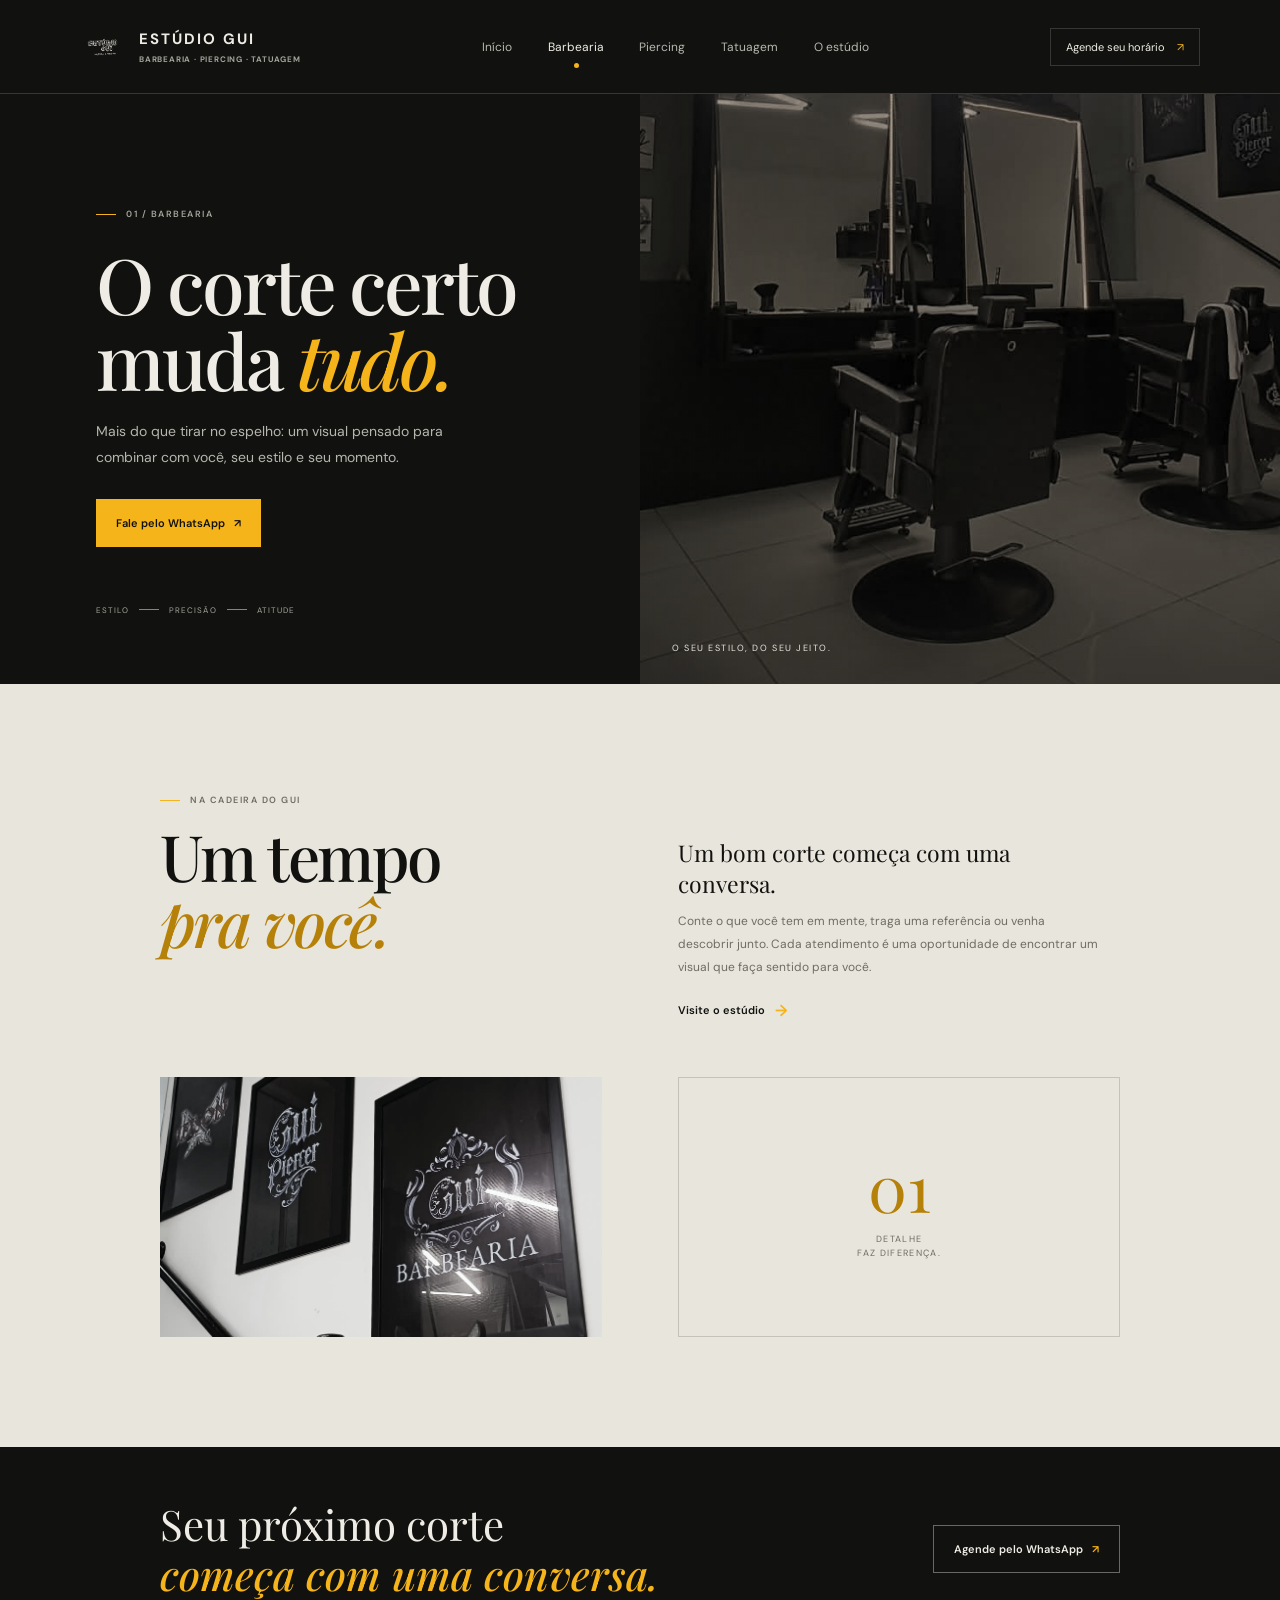
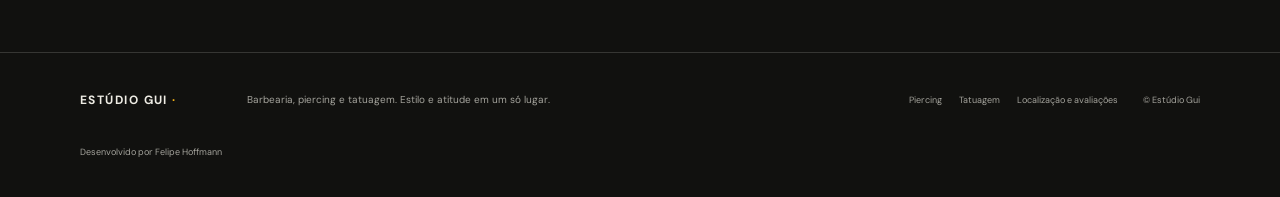
==== barbearia.html @ ed04b3cf "feat: create static Estúdio Gui website Remove the Flask backend and publish the barbershop, piercin" ====
<!doctype html>
<html lang="pt-BR">
  <head>
    <meta charset="utf-8" />
    <meta name="viewport" content="width=device-width, initial-scale=1" />
    <meta name="theme-color" content="#11110f" />
    <meta
      name="description"
      content="Conheça o serviço de barbearia do Estúdio Gui. Cortes e cuidado com a sua identidade."
    />
    <title>Barbearia — Estúdio Gui</title>
    <link rel="stylesheet" href="style.css" />
  </head>
  <body class="service-page barber-page">
    <header class="site-header">
      <a class="brand" href="index.html" aria-label="Estúdio Gui — início"
        ><img src="img/Gui.png" alt="" /><span
          >ESTÚDIO GUI<small>BARBEARIA · PIERCING · TATUAGEM</small></span
        ></a
      >
      <nav class="main-nav" aria-label="Navegação principal">
        <a href="index.html">Início</a
        ><a class="active" href="barbearia.html">Barbearia</a
        ><a href="piercing.html">Piercing</a><a href="tatuagem.html">Tatuagem</a
        ><a href="localizacao.html">O estúdio</a>
      </nav>
      <a
        class="header-cta"
        href="https://wa.me/47997160630"
        target="_blank"
        rel="noopener noreferrer"
        >Agende seu horário <span aria-hidden="true">↗</span></a
      >
    </header>
    <main>
      <section class="service-hero">
        <div class="service-copy">
          <p class="eyebrow"><span></span> 01 / BARBEARIA</p>
          <h1>O corte certo<br />muda <em>tudo.</em></h1>
          <p class="hero-intro">
            Mais do que tirar no espelho: um visual pensado para combinar com
            você, seu estilo e seu momento.
          </p>
          <a
            class="button button-gold"
            href="https://wa.me/47997160630"
            target="_blank"
            rel="noopener noreferrer"
            >Fale pelo WhatsApp <span aria-hidden="true">↗</span></a
          >
          <div class="service-footnote">
            <span>ESTILO</span><i></i><span>PRECISÃO</span><i></i
            ><span>ATITUDE</span>
          </div>
        </div>
        <div class="service-photo">
          <img
            src="img/WhatsApp%20Image%202026-11-20%20at%2013.36.35.jpeg"
            alt="Cadeiras e estações de trabalho da barbearia do Estúdio Gui"
          />
          <span class="photo-caption">O SEU ESTILO, DO SEU JEITO.</span>
        </div>
      </section>
      <section class="detail-section section-wrap">
        <div class="detail-title">
          <p class="eyebrow"><span></span> NA CADEIRA DO GUI</p>
          <h2>Um tempo<br /><em>pra você.</em></h2>
        </div>
        <div class="detail-content">
          <p class="detail-lead">Um bom corte começa com uma conversa.</p>
          <p>
            Conte o que você tem em mente, traga uma referência ou venha
            descobrir junto. Cada atendimento é uma oportunidade de encontrar um
            visual que faça sentido para você.
          </p>
          <a class="text-link" href="localizacao.html"
            >Visite o estúdio <span aria-hidden="true">→</span></a
          >
        </div>
        <div class="detail-image">
          <img
            src="img/WhatsApp%20Image%202026-11-20%20at%2013.36.40.jpeg"
            alt="Detalhes da decoração do Estúdio Gui"
          />
        </div>
        <div class="detail-note">
          <span>01</span>
          <p>DETALHE<br />FAZ DIFERENÇA.</p>
        </div>
      </section>
      <section class="cta-band">
        <p>Seu próximo corte<br /><em>começa com uma conversa.</em></p>
        <a
          class="button button-outline"
          href="https://wa.me/47997160630"
          target="_blank"
          rel="noopener noreferrer"
          >Agende pelo WhatsApp <span aria-hidden="true">↗</span></a
        >
      </section>
    </main>
    <footer class="site-footer">
      <a class="footer-brand" href="index.html">ESTÚDIO GUI <span>·</span></a>
      <p>Barbearia, piercing e tatuagem. Estilo e atitude em um só lugar.</p>
      <div class="footer-links">
        <a href="piercing.html">Piercing</a><a href="tatuagem.html">Tatuagem</a
        ><a href="localizacao.html">Localização e avaliações</a>
      </div>
      <small>© Estúdio Gui</small>
            <small
        >Desenvolvido por
        <a
          href="https://www.linkedin.com/in/felipe-hoffmann-viana-13061b427/"
          target="_blank"
          rel="noopener noreferrer"
          >Felipe Hoffmann</a
        ></small
      >
    </footer>
  </body>
</html>
---- style.css ----
@import url("https://fonts.googleapis.com/css2?family=DM+Sans:wght@400;500;600;700&family=Playfair+Display:ital,wght@0,500;0,600;0,700;1,500;1,600&display=swap");

:root {
  color-scheme: dark;
  --ink: #11110f;
  --paper: #eeece4;
  --muted: #a4a39c;
  --gold: #f5b419;
  --line: rgba(238, 236, 228, 0.17);
  --sans: "DM Sans", "Arial", sans-serif;
  --serif: "Playfair Display", Georgia, serif;
}

* {
  box-sizing: border-box;
}
html {
  scroll-behavior: smooth;
}
body {
  margin: 0;
  background: var(--ink);
  color: var(--paper);
  font-family: var(--sans);
  -webkit-font-smoothing: antialiased;
}
a {
  color: inherit;
  text-decoration: none;
}
img {
  display: block;
  width: 100%;
}

.site-header {
  height: 94px;
  padding: 0 6.25%;
  display: flex;
  align-items: center;
  justify-content: space-between;
  gap: 30px;
  border-bottom: 1px solid var(--line);
  position: relative;
  z-index: 3;
  background: var(--ink);
}
.brand {
  display: flex;
  align-items: center;
  gap: 10px;
  min-width: 207px;
}
.brand img {
  width: 49px;
  height: 49px;
  object-fit: contain;
}
.brand > span {
  font-size: 15px;
  font-weight: 700;
  letter-spacing: 0.13em;
  white-space: nowrap;
}
.brand small {
  display: block;
  margin-top: 5px;
  color: var(--muted);
  font-size: 8px;
  letter-spacing: 0.1em;
}
.main-nav {
  display: flex;
  align-items: center;
  justify-content: center;
  gap: clamp(17px, 2.8vw, 43px);
}
.main-nav a {
  position: relative;
  color: #b7b6af;
  font-size: 12px;
  transition: color 0.2s ease;
  white-space: nowrap;
}
.main-nav a:hover,
.main-nav a.active {
  color: var(--paper);
}
.main-nav a.active::after {
  content: "";
  position: absolute;
  width: 5px;
  height: 5px;
  background: var(--gold);
  border-radius: 50%;
  left: calc(50% - 2px);
  bottom: -13px;
}
.header-cta {
  padding: 11px 15px;
  border: 1px solid var(--line);
  font-size: 11px;
  white-space: nowrap;
  transition:
    border-color 0.2s,
    color 0.2s;
}
.header-cta span,
.button span {
  margin-left: 9px;
  color: var(--gold);
}
.header-cta:hover {
  border-color: var(--gold);
  color: var(--gold);
}

.home-hero {
  position: relative;
  min-height: 610px;
  display: grid;
  grid-template-columns: 1fr 1fr;
  overflow: hidden;
}
.hero-copy {
  padding: 94px 8vw 48px 12.5%;
  position: relative;
  z-index: 1;
}
.home-hero h1 {
  font-size: clamp(54px, 5.2vw, 76px);
}
.eyebrow {
  margin: 0 0 25px;
  display: flex;
  align-items: center;
  gap: 10px;
  color: var(--muted);
  font-size: 9px;
  letter-spacing: 0.17em;
  font-weight: 600;
}
.eyebrow > span {
  display: inline-block;
  width: 20px;
  height: 1px;
  background: var(--gold);
}
h1,
h2,
p {
  margin-top: 0;
}
h1,
h2 {
  font-family: var(--serif);
  font-weight: 500;
  letter-spacing: -0.04em;
}
h1 {
  margin-bottom: 22px;
  font-size: clamp(56px, 7vw, 91px);
  line-height: 0.99;
}
h1 em,
h2 em,
.cta-band em {
  color: var(--gold);
  font-weight: 500;
}
.hero-intro {
  max-width: 375px;
  margin-bottom: 29px;
  color: #b6b5ae;
  font-size: 14px;
  line-height: 1.8;
}
.hero-actions {
  display: flex;
  align-items: center;
  flex-wrap: wrap;
  gap: 23px;
}
.button {
  display: inline-flex;
  align-items: center;
  justify-content: center;
  min-height: 48px;
  padding: 0 20px;
  font-size: 11px;
  font-weight: 600;
  transition:
    transform 0.2s,
    background 0.2s,
    border-color 0.2s;
}
.button:hover {
  transform: translateY(-2px);
}
.button-gold {
  color: var(--ink);
  background: var(--gold);
}
.button-gold span {
  color: var(--ink);
}
.button-gold:hover {
  background: #ffca43;
}
.button-outline {
  border: 1px solid rgba(238, 236, 228, 0.4);
}
.button-outline:hover {
  border-color: var(--gold);
}
.text-link {
  display: inline-flex;
  align-items: center;
  gap: 10px;
  font-size: 11px;
  font-weight: 600;
}
.text-link span {
  color: var(--gold);
  font-size: 16px;
  transition: transform 0.2s;
}
.text-link:hover span {
  transform: translateX(4px);
}
.hero-index {
  position: absolute;
  bottom: 36px;
  left: 12.5%;
  display: flex;
  align-items: center;
  gap: 13px;
  color: var(--muted);
  font-size: 9px;
}
.hero-index > span:first-child {
  color: var(--gold);
}
.hero-index i {
  width: 64px;
  height: 1px;
  background: var(--line);
}
.index-label {
  margin-left: 14px;
  letter-spacing: 0.1em;
}
.hero-visual {
  position: relative;
  min-height: 610px;
  overflow: hidden;
}
.hero-visual::after,
.service-photo::after,
.location-photo::after {
  content: "";
  position: absolute;
  inset: 0;
  background:
    linear-gradient(90deg, rgba(17, 17, 15, 0.18), transparent 35%),
    linear-gradient(0deg, rgba(17, 17, 15, 0.32), transparent 48%);
  pointer-events: none;
}
.hero-visual > img {
  height: 100%;
  position: absolute;
  inset: 0;
  object-fit: cover;
  object-position: center;
  filter: grayscale(1);
}
.image-stamp {
  position: absolute;
  z-index: 1;
  width: 180px;
  height: 180px;
  right: 12%;
  bottom: 14%;
  border: 1px solid rgba(245, 180, 25, 0.75);
  border-radius: 50%;
  display: flex;
  align-items: center;
  justify-content: center;
  flex-direction: column;
  transform: rotate(9deg);
}
.image-stamp span {
  color: var(--gold);
  font-size: 9px;
  letter-spacing: 0.24em;
}
.image-stamp strong {
  font-family: var(--serif);
  font-size: 62px;
  line-height: 1.05;
}
.image-stamp small {
  color: #ccc9c0;
  font-size: 8px;
}
.vertical-note {
  position: absolute;
  z-index: 1;
  right: 22px;
  top: 50%;
  transform: translateY(-50%) rotate(90deg);
  transform-origin: right center;
  color: #dedbd1;
  font-size: 8px;
  letter-spacing: 0.17em;
}
.hero-side-note {
  position: absolute;
  right: 6.25%;
  bottom: 32px;
  z-index: 1;
  writing-mode: vertical-rl;
  color: var(--muted);
  font-size: 8px;
  letter-spacing: 0.18em;
}

.section-wrap {
  padding-left: 12.5%;
  padding-right: 12.5%;
}
.services-section {
  padding-top: 103px;
  padding-bottom: 112px;
  background: #e8e5dc;
  color: var(--ink);
}
.section-heading {
  display: grid;
  grid-template-columns: 1fr 1fr;
  align-items: end;
  margin-bottom: 42px;
}
.section-heading .eyebrow {
  grid-column: 1 / -1;
  color: #6f6c64;
  margin-bottom: 19px;
}
.section-heading h2,
.detail-title h2,
.address-block h2,
.reviews-section h2 {
  margin: 0;
  font-size: clamp(43px, 5vw, 64px);
  line-height: 1.03;
}
.section-heading h2 em,
.detail-title h2 em,
.address-block h2 em,
.reviews-section h2 em {
  color: #b68109;
}
.section-heading > p:last-child {
  max-width: 300px;
  margin: 0 0 3px auto;
  color: #6f6c64;
  font-size: 12px;
  line-height: 1.8;
}
.service-grid {
  display: grid;
  grid-template-columns: repeat(3, 1fr);
  gap: 15px;
}
.service-card {
  min-height: 330px;
  padding: 22px;
  position: relative;
  overflow: hidden;
  display: flex;
  flex-direction: column;
  justify-content: flex-end;
  color: #fff;
  background: #252521;
}
.service-card::after {
  content: "";
  position: absolute;
  inset: 0;
  background: linear-gradient(
    0deg,
    rgba(12, 12, 11, 0.9),
    rgba(12, 12, 11, 0.05) 80%
  );
}
.service-card > img {
  position: absolute;
  inset: 0;
  height: 100%;
  object-fit: cover;
  transition: transform 0.45s;
}
.service-card:hover > img {
  transform: scale(1.05);
}
.service-card:nth-child(1) > img {
  filter: grayscale(0.85);
}
.service-card:nth-child(2) > img {
  object-position: 55% center;
}
.card-number,
.card-title,
.card-arrow,
.card-note {
  position: relative;
  z-index: 1;
}
.card-number {
  margin-bottom: 15px;
  color: var(--gold);
  font-size: 9px;
  letter-spacing: 0.14em;
}
.card-title {
  font-family: var(--serif);
  font-size: clamp(26px, 3vw, 37px);
  line-height: 1.06;
}
.card-arrow {
  position: absolute;
  right: 22px;
  bottom: 25px;
  color: var(--gold);
  font-size: 21px;
  transition: transform 0.2s;
}
.service-card:hover .card-arrow {
  transform: translate(3px, -3px);
}
.service-card-type {
  background: radial-gradient(
    ellipse at 75% 26%,
    #383326 0,
    #191916 45%,
    #11110f 100%
  );
}
.service-card-type::before {
  content: "";
  position: absolute;
  top: 0;
  right: 0;
  width: 1px;
  height: 100%;
  background: linear-gradient(transparent, var(--gold), transparent);
  opacity: 0.35;
}
.tattoo-mark {
  color: var(--gold);
}
.service-card-type > .tattoo-mark {
  position: absolute;
  top: 37px;
  right: 29px;
  font-size: 87px;
  line-height: 1;
  opacity: 0.9;
}
.card-note {
  margin-top: 12px;
  color: #aaa79c;
  font-size: 10px;
}

.visit-strip {
  min-height: 405px;
  display: grid;
  grid-template-columns: 1fr 1fr;
  position: relative;
  overflow: hidden;
}
.visit-image {
  min-height: 405px;
  position: relative;
}
.visit-image img {
  position: absolute;
  inset: 0;
  height: 100%;
  object-fit: cover;
  filter: grayscale(0.75);
}
.visit-image::after {
  content: "";
  position: absolute;
  inset: 0;
  background: linear-gradient(90deg, transparent, var(--ink));
}
.visit-copy {
  padding: 76px 10% 66px 8%;
}
.visit-copy .eyebrow {
  font-size: 8px;
}
.visit-copy h2 {
  margin-bottom: 17px;
  font-size: clamp(38px, 4vw, 52px);
  line-height: 1.07;
}
.visit-copy > p:not(.eyebrow) {
  max-width: 340px;
  margin-bottom: 24px;
  color: #aaa79c;
  font-size: 12px;
  line-height: 1.8;
}
.visit-mark {
  position: absolute;
  top: 22%;
  left: 46%;
  color: var(--gold);
  font-family: var(--serif);
  font-size: 110px;
  font-style: italic;
  opacity: 0.9;
}

.site-footer {
  min-height: 145px;
  padding: 32px 6.25%;
  display: grid;
  grid-template-columns: auto 1fr auto auto;
  align-items: center;
  gap: 25px;
  border-top: 1px solid var(--line);
}
.footer-brand {
  font-size: 12px;
  font-weight: 700;
  letter-spacing: 0.12em;
  white-space: nowrap;
}
.footer-brand span {
  color: var(--gold);
}
.site-footer > p {
  margin: 0;
  color: var(--muted);
  font-size: 10px;
}
.footer-links {
  display: flex;
  gap: 17px;
}
.footer-links a,
.site-footer > small {
  color: var(--muted);
  font-size: 9px;
  white-space: nowrap;
}
.footer-links a:hover {
  color: var(--gold);
}

.service-hero {
  min-height: 590px;
  display: grid;
  grid-template-columns: 1fr 1fr;
}
.service-copy {
  padding: 100px 9% 55px 15%;
  display: flex;
  flex-direction: column;
  align-items: flex-start;
  justify-content: center;
}
.service-copy h1 {
  font-size: clamp(52px, 6vw, 79px);
}
.service-copy .hero-intro {
  margin-bottom: 29px;
}
.service-copy .button {
  margin-bottom: 58px;
}
.service-footnote {
  display: flex;
  align-items: center;
  gap: 10px;
  color: var(--muted);
  font-size: 8px;
  letter-spacing: 0.14em;
}
.service-footnote i {
  width: 20px;
  height: 1px;
  background: var(--gold);
  opacity: 0.7;
}
.service-photo {
  position: relative;
  min-height: 590px;
  overflow: hidden;
}
.service-photo img {
  height: 100%;
  position: absolute;
  inset: 0;
  object-fit: cover;
  object-position: center;
}
.barber-page .service-photo img {
  filter: grayscale(0.7);
}
.piercing-photo img {
  object-position: center 38%;
}
.photo-caption {
  position: absolute;
  z-index: 1;
  bottom: 30px;
  left: 32px;
  color: #e8e5dc;
  font-size: 9px;
  letter-spacing: 0.17em;
}
.detail-section {
  padding-top: 110px;
  padding-bottom: 110px;
  display: grid;
  grid-template-columns: 1fr 1fr;
  column-gap: 8%;
  row-gap: 56px;
  align-items: start;
  background: #e8e5dc;
  color: var(--ink);
}
.detail-title .eyebrow {
  color: #6f6c64;
  margin-bottom: 17px;
}
.detail-content {
  padding-top: 43px;
  max-width: 420px;
}
.detail-lead {
  margin-bottom: 11px;
  font-family: var(--serif);
  font-size: 23px;
}
.detail-content > p:not(.detail-lead) {
  margin-bottom: 20px;
  color: #6f6c64;
  font-size: 12px;
  line-height: 1.9;
}
.detail-content .text-link {
  color: var(--ink);
}
.detail-image {
  width: 100%;
  height: 260px;
  overflow: hidden;
}
.detail-image img {
  width: 100%;
  height: 100%;
  object-fit: cover;
  object-position: center 48%;
  filter: grayscale(0.7);
}
.detail-image-wide img {
  filter: none;
  object-position: center 42%;
}
.detail-note {
  min-height: 260px;
  display: flex;
  align-items: center;
  justify-content: center;
  flex-direction: column;
  border: 1px solid rgba(17, 17, 15, 0.16);
  color: #b68109;
}
.detail-note > span {
  font-family: var(--serif);
  font-size: 65px;
  line-height: 1;
}
.detail-note p {
  margin: 13px 0 0;
  color: #6f6c64;
  font-size: 9px;
  letter-spacing: 0.15em;
  line-height: 1.6;
  text-align: center;
}
.cta-band {
  min-height: 205px;
  padding: 42px 12.5%;
  display: flex;
  align-items: center;
  justify-content: space-between;
  gap: 28px;
}
.cta-band > p {
  margin: 0;
  font-family: var(--serif);
  font-size: clamp(26px, 3.4vw, 42px);
  line-height: 1.2;
}

.tattoo-page .service-photo img {
  filter: grayscale(1);
}
.tattoo-note {
  min-height: 260px;
  position: relative;
  overflow: hidden;
  display: flex;
  align-items: flex-start;
  justify-content: center;
  flex-direction: column;
  padding: 28px 32px;
  background: #171714;
  color: var(--paper);
}
.tattoo-note .eyebrow {
  position: relative;
  z-index: 1;
  font-size: 8px;
}
.tattoo-note-title {
  position: relative;
  z-index: 1;
  margin: 0;
  font-family: var(--serif);
  font-size: 31px;
  line-height: 1.2;
}
.tattoo-note > .tattoo-mark {
  position: absolute;
  top: 14px;
  right: 19px;
  font-size: 94px;
  opacity: 0.78;
}
.tattoo-note-number {
  position: absolute;
  right: 17px;
  bottom: 16px;
  color: var(--muted);
  font-size: 8px;
  letter-spacing: 0.16em;
}

.location-hero {
  min-height: 485px;
  display: grid;
  grid-template-columns: 1fr 1fr;
}
.location-copy {
  padding: 75px 8% 55px 15%;
  display: flex;
  flex-direction: column;
  justify-content: center;
  align-items: flex-start;
}
.location-copy h1 {
  font-size: clamp(52px, 6vw, 76px);
}
.location-copy .hero-intro {
  max-width: 355px;
}
.location-photo {
  min-height: 485px;
  position: relative;
  overflow: hidden;
}
.location-photo img {
  height: 100%;
  position: absolute;
  inset: 0;
  object-fit: cover;
  object-position: center 58%;
}
.location-details {
  padding-top: 91px;
  padding-bottom: 95px;
  display: grid;
  grid-template-columns: 0.8fr 1.2fr;
  gap: 10%;
  align-items: center;
  background: #e8e5dc;
  color: var(--ink);
}
.address-block .eyebrow {
  color: #6f6c64;
  margin-bottom: 19px;
}
.address-block h2 {
  margin-bottom: 21px;
}
.address-block > p:not(.eyebrow) {
  max-width: 260px;
  margin-bottom: 22px;
  color: #6f6c64;
  font-size: 12px;
  line-height: 1.8;
}
.address-block .text-link {
  color: var(--ink);
}
.map-card {
  height: 290px;
  position: relative;
  overflow: hidden;
  display: flex;
  flex-direction: column;
  align-items: center;
  justify-content: center;
  background: #d7d4ca;
}
.map-grid {
  position: absolute;
  inset: -30%;
  opacity: 0.55;
  transform: rotate(-15deg) scale(1.2);
  background:
    repeating-linear-gradient(
      0deg,
      transparent 0 37px,
      rgba(17, 17, 15, 0.09) 38px 40px
    ),
    repeating-linear-gradient(
      90deg,
      transparent 0 55px,
      rgba(17, 17, 15, 0.08) 56px 58px
    );
}
.map-grid::before,
.map-grid::after {
  content: "";
  position: absolute;
  width: 150%;
  height: 16px;
  top: 36%;
  left: -20%;
  background: rgba(255, 255, 255, 0.55);
  transform: rotate(24deg);
}
.map-grid::after {
  top: 67%;
  transform: rotate(-18deg);
}
.map-pin {
  position: relative;
  z-index: 1;
  width: 55px;
  height: 55px;
  display: grid;
  place-items: center;
  border-radius: 50% 50% 50% 0;
  transform: rotate(-45deg);
  background: var(--gold);
  color: var(--ink);
  font-size: 24px;
  box-shadow: 0 7px 20px rgba(17, 17, 15, 0.2);
}
.map-label {
  position: relative;
  z-index: 1;
  margin-top: 17px;
  color: #424139;
  font-size: 9px;
  font-weight: 700;
  letter-spacing: 0.18em;
}
.map-card > a {
  position: absolute;
  right: 14px;
  bottom: 14px;
  z-index: 1;
  padding: 11px 13px;
  background: var(--ink);
  color: var(--paper);
  font-size: 9px;
}
.map-card > a span {
  color: var(--gold);
  margin-left: 9px;
}
.reviews-section {
  padding: 96px 12.5%;
  background: #1b1b18;
}
.reviews-inner {
  display: grid;
  grid-template-columns: 1fr 0.75fr;
  gap: 12%;
  align-items: center;
}
.reviews-section .eyebrow {
  margin-bottom: 18px;
}
.reviews-section h2 {
  margin-bottom: 19px;
}
.reviews-inner > div:first-child > p:not(.eyebrow) {
  max-width: 380px;
  margin-bottom: 22px;
  color: var(--muted);
  font-size: 12px;
  line-height: 1.8;
}
.review-card {
  min-height: 240px;
  padding: 27px 29px;
  border: 1px solid var(--line);
}
.google-g {
  display: block;
  margin-bottom: 17px;
  font-size: 27px;
  font-weight: 700;
  color: #4285f4;
}
.review-card-title {
  margin-bottom: 10px;
  font-family: var(--serif);
  font-size: 25px;
  line-height: 1.2;
}
.review-card-title em {
  color: var(--gold);
}
.review-card > p:not(.review-card-title) {
  color: var(--muted);
  font-size: 10px;
  line-height: 1.8;
}
.review-card > a {
  display: inline-flex;
  gap: 10px;
  margin-top: 12px;
  color: var(--paper);
  font-size: 10px;
  font-weight: 600;
}
.review-card > a span {
  color: var(--gold);
}

a:focus-visible {
  outline: 2px solid var(--gold);
  outline-offset: 4px;
}

@media (max-width: 1000px) {
  .site-header {
    padding: 0 4%;
    gap: 16px;
  }
  .brand {
    min-width: auto;
  }
  .brand small {
    font-size: 7px;
  }
  .main-nav {
    gap: 15px;
  }
  .main-nav a {
    font-size: 10px;
  }
  .header-cta {
    padding: 10px;
    font-size: 10px;
  }
  .section-wrap {
    padding-left: 8%;
    padding-right: 8%;
  }
  .hero-copy {
    padding-left: 9%;
  }
  .hero-index {
    left: 9%;
  }
  .service-copy,
  .location-copy {
    padding-left: 10%;
  }
  .site-footer {
    grid-template-columns: auto 1fr auto;
  }
  .site-footer > small {
    grid-column: 3;
  }
}

@media (max-width: 720px) {
  .site-header {
    height: auto;
    min-height: 82px;
    padding: 12px 5%;
    flex-wrap: wrap;
    gap: 9px 14px;
  }
  .brand {
    flex: 1;
  }
  .brand img {
    width: 42px;
    height: 42px;
  }
  .brand > span {
    font-size: 13px;
  }
  .brand small {
    font-size: 7px;
  }
  .header-cta {
    padding: 9px 11px;
  }
  .main-nav {
    order: 3;
    width: 100%;
    justify-content: space-between;
    gap: 8px;
    padding: 5px 0 2px;
    overflow-x: auto;
  }
  .main-nav a {
    font-size: 10px;
  }
  .main-nav a.active::after {
    bottom: -8px;
  }
  .home-hero {
    min-height: 0;
    grid-template-columns: 1fr;
  }
  .hero-copy {
    min-height: 490px;
    padding: 72px 8% 88px;
  }
  h1 {
    font-size: clamp(58px, 16vw, 78px);
  }
  .home-hero h1 {
    font-size: clamp(46px, 13vw, 58px);
  }
  .hero-visual {
    min-height: 390px;
  }
  .hero-index {
    bottom: 28px;
    left: 8%;
  }
  .hero-side-note {
    display: none;
  }
  .image-stamp {
    width: 145px;
    height: 145px;
    right: 11%;
    bottom: 12%;
  }
  .image-stamp strong {
    font-size: 50px;
  }
  .section-wrap {
    padding-left: 7%;
    padding-right: 7%;
  }
  .services-section {
    padding-top: 72px;
    padding-bottom: 76px;
  }
  .section-heading {
    grid-template-columns: 1fr;
    gap: 17px;
  }
  .section-heading > p:last-child {
    margin: 0;
  }
  .section-heading h2,
  .detail-title h2,
  .address-block h2,
  .reviews-section h2 {
    font-size: 49px;
  }
  .service-grid {
    grid-template-columns: 1fr;
  }
  .service-card {
    min-height: 330px;
  }
  .visit-strip {
    grid-template-columns: 1fr;
  }
  .visit-image {
    min-height: 270px;
  }
  .visit-image::after {
    background: linear-gradient(0deg, var(--ink), transparent 70%);
  }
  .visit-copy {
    padding: 35px 7% 60px;
  }
  .visit-mark {
    top: 25%;
    left: 73%;
  }
  .site-footer {
    padding: 30px 7%;
    grid-template-columns: 1fr auto;
    gap: 13px;
  }
  .site-footer > p {
    grid-column: 1 / -1;
    grid-row: 2;
  }
  .footer-links {
    grid-column: 1 / -1;
    grid-row: 3;
    flex-wrap: wrap;
  }
  .site-footer > small {
    grid-column: 2;
    grid-row: 1;
  }
  .service-hero,
  .location-hero {
    grid-template-columns: 1fr;
  }
  .service-copy,
  .location-copy {
    padding: 72px 8% 58px;
  }
  .service-copy h1,
  .location-copy h1 {
    font-size: clamp(53px, 14vw, 71px);
  }
  .service-copy .button {
    margin-bottom: 39px;
  }
  .service-photo {
    min-height: 430px;
  }
  .detail-section {
    padding-top: 75px;
    padding-bottom: 75px;
    grid-template-columns: 1fr;
    row-gap: 30px;
  }
  .detail-content {
    padding-top: 0;
  }
  .detail-image,
  .detail-note,
  .tattoo-note {
    min-height: 245px;
    height: 245px;
  }
  .cta-band {
    padding: 46px 7%;
    align-items: flex-start;
    flex-direction: column;
  }
  .location-photo {
    min-height: 360px;
  }
  .location-details {
    padding-top: 68px;
    padding-bottom: 70px;
    grid-template-columns: 1fr;
    gap: 36px;
  }
  .map-card {
    height: 240px;
  }
  .reviews-section {
    padding: 70px 7%;
  }
  .reviews-inner {
    grid-template-columns: 1fr;
    gap: 34px;
  }
}

@media (prefers-reduced-motion: reduce) {
  html {
    scroll-behavior: auto;
  }
  *,
  *::before,
  *::after {
    transition-duration: 0.01ms !important;
  }
}

.management-page {
    min-height: 100vh;
    padding: 48px 20px;
    display: grid;
    place-items: center;
    background:
      radial-gradient(ellipse at 85% 10%, rgba(245, 180, 25, 0.1), transparent 34%),
      var(--ink);
  }
  .management-card,
  .dashboard {
    width: min(100%, 620px);
    margin: auto;
  }
  .management-card {
    padding: clamp(26px, 6vw, 58px);
    border: 1px solid var(--line);
    background: #171714;
  }
  .management-brand {
    display: inline-block;
    margin-bottom: 48px;
    color: var(--gold);
    font-size: 13px;
    font-weight: 700;
    letter-spacing: 0.16em;
  }
  .management-card .eyebrow,
  .dashboard .eyebrow {
    margin-bottom: 14px;
  }
  .management-card h1,
  .dashboard h1 {
    margin: 0 0 16px;
    font-family: var(--serif);
    font-size: clamp(36px, 7vw, 52px);
    font-weight: 500;
    line-height: 1.1;
  }
  .management-card h1 em,
  .dashboard h1 em {
    color: var(--gold);
  }
  .management-intro,
  .dashboard-panel > p,
  .privacy-note {
    color: var(--muted);
    font-size: 13px;
    line-height: 1.8;
  }
  .management-card form {
    margin: 28px 0 22px;
  }
  .management-card label,
  .client-form label,
  .visits-form label {
    display: block;
    margin: 18px 0 8px;
    color: var(--paper);
    font-size: 12px;
  }
  .management-card input:not([type="checkbox"]),
  .client-form input,
  .visits-form input {
    width: 100%;
    min-height: 44px;
    margin-top: 8px;
    padding: 10px 12px;
    border: 1px solid var(--line);
    border-radius: 0;
    background: #11110f;
    color: var(--paper);
    font: inherit;
  }
  .management-card input:focus,
  .client-form input:focus,
  .visits-form input:focus {
    outline: 1px solid var(--gold);
  }
  .management-card .button,
  .client-form .button,
  .visits-form .button {
    min-height: 44px;
    margin-top: 14px;
    cursor: pointer;
    font: inherit;
  }
  .consent-label {
    display: flex !important;
    align-items: flex-start;
    gap: 10px;
    color: var(--muted) !important;
    line-height: 1.6;
  }
  .consent-label input {
    margin-top: 2px;
    accent-color: var(--gold);
  }
  .privacy-note {
    padding: 14px 0;
    border-top: 1px solid var(--line);
    font-size: 11px;
  }
  .form-error,
  .flash-message.error {
    padding: 12px 14px;
    border: 1px solid #a34a3d;
    color: #ffc0b7;
    font-size: 12px;
  }
  .management-card > .text-link {
    display: inline-block;
    margin-top: 18px;
  }
  .dashboard {
    width: min(100%, 1000px);
  }
  .dashboard-header {
    display: flex;
    align-items: flex-end;
    justify-content: space-between;
    gap: 24px;
    margin-bottom: 32px;
  }
  .dashboard-header .management-brand {
    margin-bottom: 28px;
  }
  .dashboard-header .button {
    cursor: pointer;
    font: inherit;
  }
  .dashboard-stats {
    display: grid;
    grid-template-columns: repeat(2, minmax(0, 1fr));
    gap: 16px;
    margin-bottom: 24px;
  }
  .dashboard-stats article,
  .dashboard-panel {
    padding: 24px;
    border: 1px solid var(--line);
    background: #171714;
  }
  .dashboard-stats strong,
  .dashboard-stats span {
    display: block;
  }
  .dashboard-stats strong {
    color: var(--gold);
    font-family: var(--serif);
    font-size: 34px;
  }
  .dashboard-stats span,
  .source-badge {
    color: var(--muted);
    font-size: 11px;
  }
  .dashboard-panel {
    margin-top: 20px;
  }
  .dashboard-panel h2 {
    margin: 0;
    font-family: var(--serif);
    font-size: 25px;
    font-weight: 500;
  }
  .client-form {
    display: grid;
    grid-template-columns: 2fr 2fr 1fr auto;
    align-items: end;
    gap: 14px;
  }
  .client-form label,
  .visits-form label {
    margin-bottom: 0;
  }
  .client-form input,
  .visits-form input {
    display: block;
  }
  .client-form .button {
    margin-bottom: 0;
  }
  .client-row {
    display: flex;
    align-items: center;
    justify-content: space-between;
    gap: 20px;
    padding: 18px 0;
    border-top: 1px solid var(--line);
  }
  .client-details,
  .visits-form {
    display: flex;
    align-items: center;
    gap: 14px;
  }
  .client-details {
    flex-wrap: wrap;
  }
  .client-details strong {
    font-size: 13px;
  }
  .client-details > span:not(.source-badge) {
    color: var(--muted);
    font-size: 12px;
  }
  .source-badge {
    padding: 4px 7px;
    border: 1px solid var(--line);
  }
  .visits-form label {
    width: 82px;
  }
  .visits-form .button {
    margin-top: 22px;
  }
  .flash-message.success {
    color: #c3e8c1;
  }
  @media (max-width: 720px) {
    .client-form {
      grid-template-columns: 1fr 1fr;
    }
    .client-row,
    .client-details {
      align-items: flex-start;
    }
    .client-row {
      flex-direction: column;
    }
    .client-details {
      flex-direction: column;
      gap: 8px;
    }
  }
  @media (max-width: 480px) {
    .dashboard-header {
      align-items: flex-start;
    }
    .client-form {
      grid-template-columns: 1fr;
    }
    .dashboard-panel {
      padding: 18px;
    }
  }
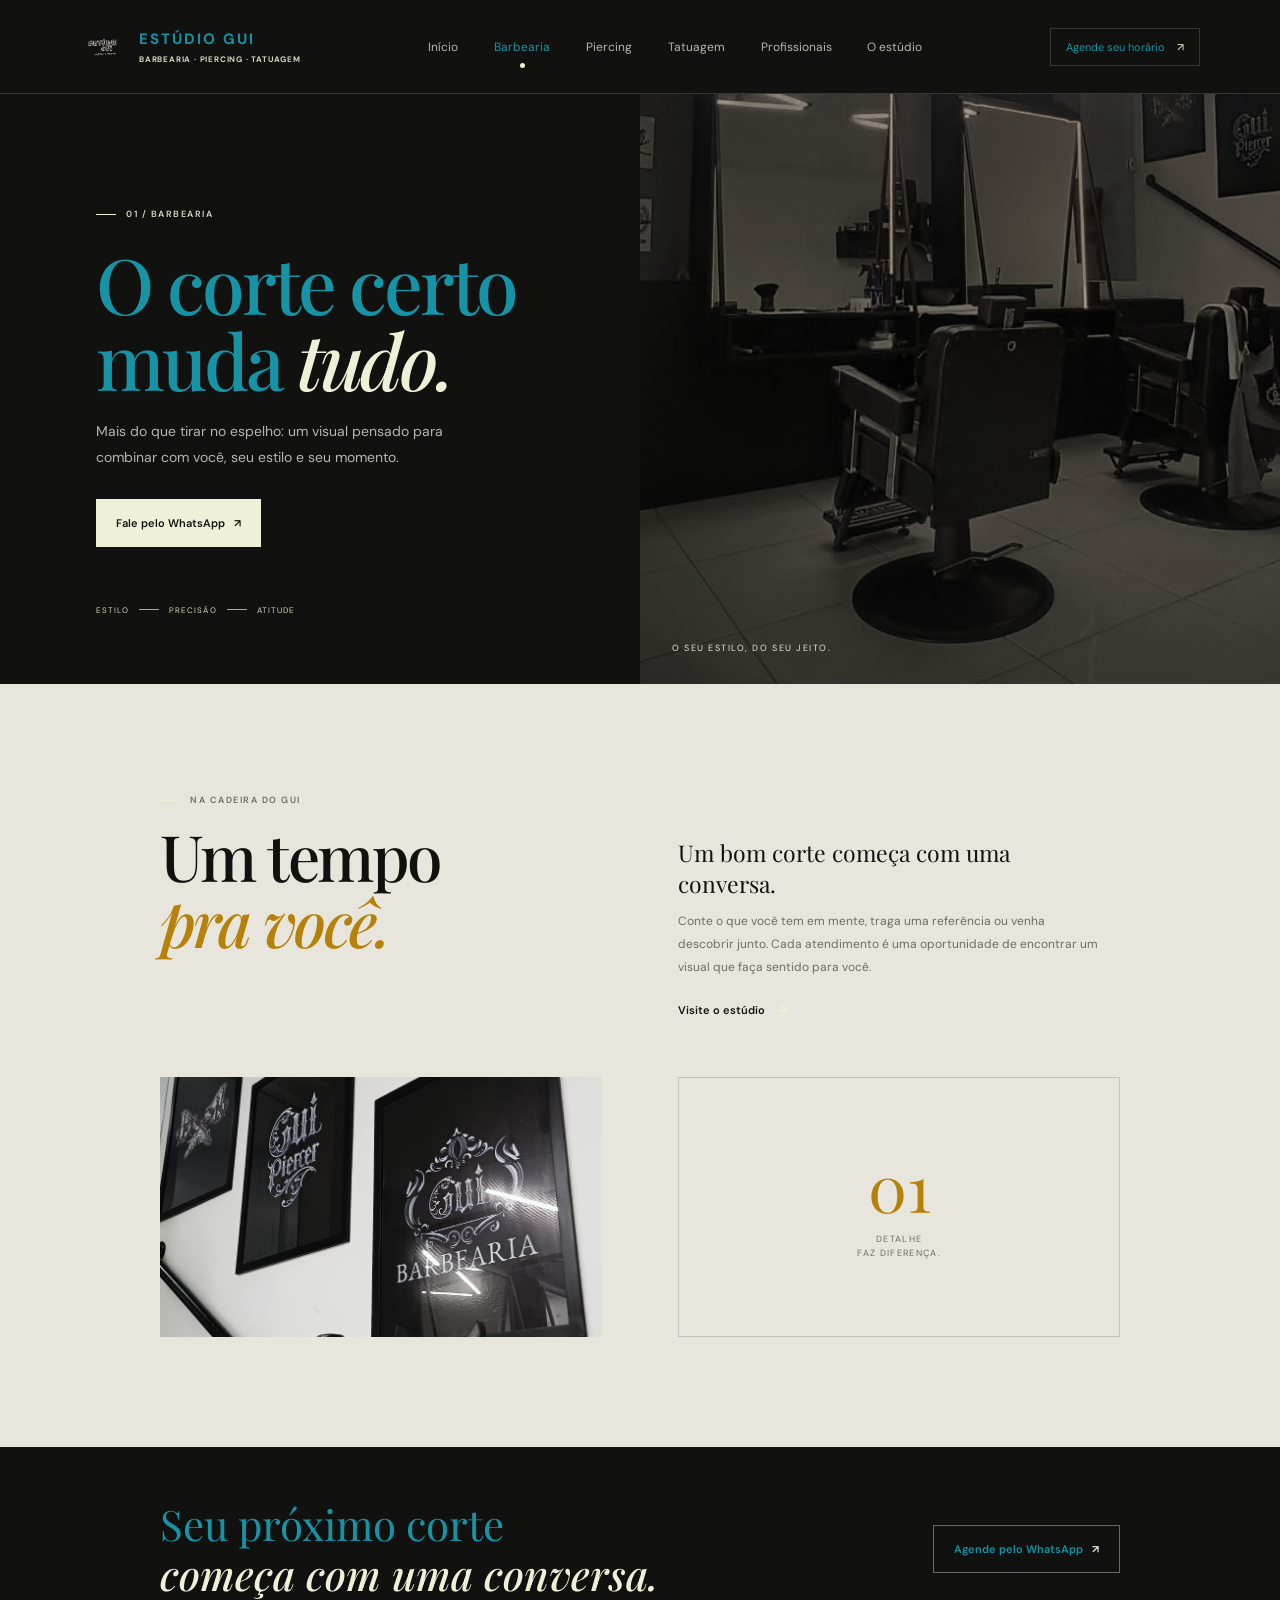
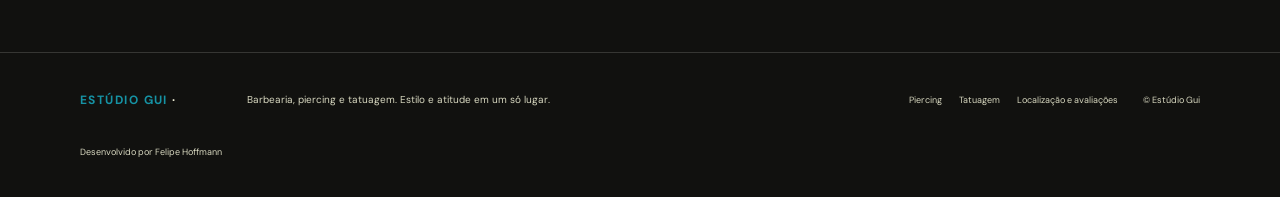
==== commit 09769587: "Área de profissionais adicionada, ajustes nas cores" ====
--- a/barbearia.html
+++ b/barbearia.html
@@ -22,11 +22,12 @@
         <a href="index.html">Início</a
         ><a class="active" href="barbearia.html">Barbearia</a
         ><a href="piercing.html">Piercing</a><a href="tatuagem.html">Tatuagem</a
+        ><a href="profissionais.html">Profissionais</a
         ><a href="localizacao.html">O estúdio</a>
       </nav>
       <a
         class="header-cta"
-        href="https://wa.me/47997160630"
+        href="https://wa.me/554797162401"
         target="_blank"
         rel="noopener noreferrer"
         >Agende seu horário <span aria-hidden="true">↗</span></a
@@ -43,7 +44,7 @@
           </p>
           <a
             class="button button-gold"
-            href="https://wa.me/47997160630"
+            href="https://wa.me/554797162401"
             target="_blank"
             rel="noopener noreferrer"
             >Fale pelo WhatsApp <span aria-hidden="true">↗</span></a
@@ -92,7 +93,7 @@
         <p>Seu próximo corte<br /><em>começa com uma conversa.</em></p>
         <a
           class="button button-outline"
-          href="https://wa.me/47997160630"
+          href="https://wa.me/554797162401"
           target="_blank"
           rel="noopener noreferrer"
           >Agende pelo WhatsApp <span aria-hidden="true">↗</span></a
--- a/style.css
+++ b/style.css
@@ -3,9 +3,9 @@
 :root {
   color-scheme: dark;
   --ink: #11110f;
-  --paper: #eeece4;
-  --muted: #a4a39c;
-  --gold: #f5b419;
+  --paper: #1693a5;
+  --muted: #d8d8c0;
+  --gold: #f0f0d8;
   --line: rgba(238, 236, 228, 0.17);
   --sans: "DM Sans", "Arial", sans-serif;
   --serif: "Playfair Display", Georgia, serif;
@@ -24,6 +24,32 @@
   font-family: var(--sans);
   -webkit-font-smoothing: antialiased;
 }
+@keyframes view-transition-fade-out {
+  to {
+    opacity: 0;
+  }
+}
+@keyframes view-transition-fade-in {
+  from {
+    opacity: 0;
+  }
+}
+@keyframes view-transition-slide-in {
+  from {
+    opacity: 0;
+    transform: translateX(24px);
+  }
+  to {
+    opacity: 1;
+    transform: translateX(0);
+  }
+}
+@keyframes view-transition-slide-out {
+  to {
+    opacity: 0;
+    transform: translateX(-24px);
+  }
+}
 a {
   color: inherit;
   text-decoration: none;
@@ -34,6 +60,7 @@
 }
 
 .site-header {
+  view-transition-name: site-header;
   height: 94px;
   padding: 0 6.25%;
   display: flex;
@@ -44,6 +71,12 @@
   position: relative;
   z-index: 3;
   background: var(--ink);
+}
+main {
+  view-transition-name: page-content;
+}
+.site-footer {
+  view-transition-name: site-footer;
 }
 .brand {
   display: flex;
@@ -709,6 +742,113 @@
   font-family: var(--serif);
   font-size: clamp(26px, 3.4vw, 42px);
   line-height: 1.2;
+}
+
+.professionals-hero {
+  min-height: 330px;
+  padding: 76px 12.5%;
+  display: grid;
+  grid-template-columns: 1fr 340px;
+  align-items: end;
+  gap: 50px;
+}
+.professionals-hero h1 {
+  margin: 0;
+  font-size: clamp(48px, 5.5vw, 72px);
+}
+.professionals-hero > p {
+  margin: 0 0 8px;
+  color: var(--muted);
+  font-size: 13px;
+  line-height: 1.8;
+}
+.professionals-grid {
+  padding-top: 20px;
+  padding-bottom: 110px;
+  background: #e8e5dc;
+  color: var(--ink);
+  display: grid;
+  gap: 70px;
+}
+.professional-card {
+  display: grid;
+  grid-template-columns: minmax(0, 0.9fr) minmax(0, 1.1fr);
+  align-items: stretch;
+  min-height: 430px;
+  background: #11110f;
+  color: var(--paper);
+}
+.professional-card-reverse {
+  grid-template-columns: minmax(0, 1.1fr) minmax(0, 0.9fr);
+}
+.professional-card-reverse .professional-image {
+  order: 2;
+}
+.professional-image {
+  position: relative;
+  min-height: 430px;
+  overflow: hidden;
+}
+.professional-image img {
+  height: 100%;
+  object-fit: cover;
+  filter: grayscale(0.65);
+}
+.professional-card-reverse .professional-image img {
+  filter: grayscale(0.15);
+}
+.professional-image > span {
+  position: absolute;
+  left: 25px;
+  bottom: 20px;
+  color: var(--gold);
+  font-family: var(--serif);
+  font-size: 54px;
+}
+.professional-copy {
+  padding: 58px 8%;
+  display: flex;
+  flex-direction: column;
+  justify-content: center;
+}
+.professional-copy .eyebrow {
+  color: var(--muted);
+  margin-bottom: 18px;
+}
+.professional-copy h2 {
+  margin: 0 0 18px;
+  color: var(--paper);
+  font-size: clamp(48px, 5vw, 68px);
+}
+.professional-copy > p:not(.eyebrow) {
+  max-width: 470px;
+  margin: 0 0 28px;
+  color: #b7b6af;
+  font-size: 13px;
+  line-height: 1.85;
+}
+.professional-services {
+  display: flex;
+  flex-wrap: wrap;
+  gap: 10px;
+}
+.professional-services a {
+  min-height: 44px;
+  padding: 0 15px;
+  display: inline-flex;
+  align-items: center;
+  gap: 18px;
+  border: 1px solid var(--line);
+  font-size: 11px;
+  font-weight: 600;
+  transition: border-color 0.2s, color 0.2s;
+}
+.professional-services a span {
+  color: var(--gold);
+}
+.professional-services a:hover {
+  border-color: var(--gold);
+  color: var(--gold);
 }
 
 .tattoo-page .service-photo img {
@@ -1037,6 +1177,36 @@
   }
   .main-nav a.active::after {
     bottom: -8px;
+  }
+  .professionals-hero {
+    min-height: 0;
+    padding: 68px 7% 58px;
+    grid-template-columns: 1fr;
+    gap: 24px;
+  }
+  .professionals-hero h1 {
+    font-size: clamp(46px, 13vw, 58px);
+  }
+  .professionals-grid {
+    padding-top: 0;
+    padding-bottom: 75px;
+    gap: 38px;
+  }
+  .professional-card,
+  .professional-card-reverse {
+    grid-template-columns: 1fr;
+  }
+  .professional-card-reverse .professional-image {
+    order: 0;
+  }
+  .professional-image {
+    min-height: 300px;
+  }
+  .professional-copy {
+    padding: 42px 7%;
+  }
+  .professional-copy h2 {
+    font-size: 49px;
   }
   .home-hero {
     min-height: 0;
@@ -1449,3 +1619,11 @@
       padding: 18px;
     }
   }
+
+@view-transition {
+  navigation: auto;
+}
+
+::view-transition-group(root){
+  animation-duration: 1s;
+}
